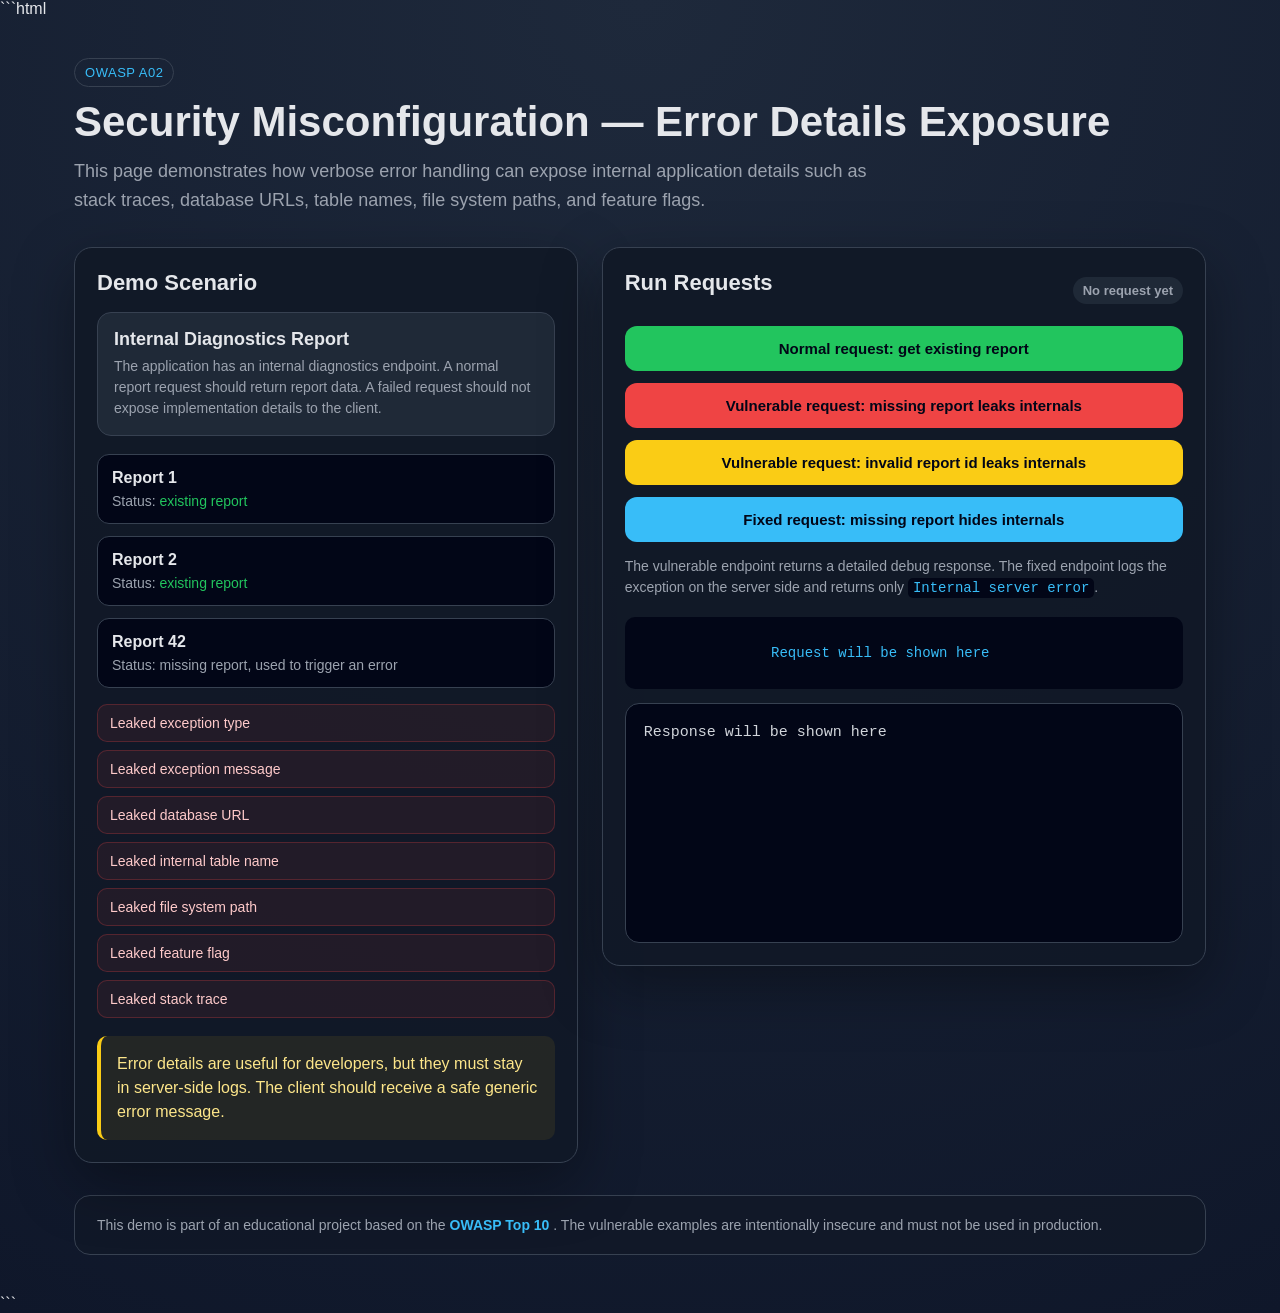
==== src/main/webapp/a02/index.html @ 9069329c "a02/code-example" ====
```html
<!DOCTYPE html>
<html lang="en">
<head>
    <meta charset="UTF-8">
    <title>OWASP A02 — Security Misconfiguration</title>
    <link rel="stylesheet" href="../assets/css/lab.css">

    <style>
        .scenario-box {
            padding: 16px;
            border-radius: 14px;
            background: var(--panel-light);
            border: 1px solid var(--border);
            margin-bottom: 16px;
        }

        .scenario-title {
            font-size: 18px;
            font-weight: 700;
            margin-bottom: 6px;
        }

        .scenario-meta {
            color: var(--muted);
            font-size: 14px;
            line-height: 1.5;
        }

        .reports {
            display: grid;
            gap: 12px;
            margin-top: 18px;
        }

        .report {
            padding: 14px;
            border-radius: 12px;
            border: 1px solid var(--border);
            background: #020617;
        }

        .report-title {
            font-weight: 700;
            margin-bottom: 6px;
        }

        .report-meta {
            color: var(--muted);
            font-size: 14px;
        }

        .report-meta span {
            color: var(--green);
        }

        .danger-list {
            display: grid;
            gap: 8px;
            margin-top: 16px;
        }

        .danger-item {
            padding: 10px 12px;
            border-radius: 10px;
            background: rgba(239, 68, 68, 0.08);
            border: 1px solid rgba(239, 68, 68, 0.25);
            color: #fecaca;
            font-size: 14px;
        }
    </style>
</head>
<body>
<div class="page">
    <header class="header">
        <div class="label">OWASP A02</div>
        <h1>Security Misconfiguration — Error Details Exposure</h1>
        <p class="subtitle">
            This page demonstrates how verbose error handling can expose internal application details
            such as stack traces, database URLs, table names, file system paths, and feature flags.
        </p>
    </header>

    <main class="grid">
        <section class="card">
            <h2>Demo Scenario</h2>

            <div class="scenario-box">
                <div class="scenario-title">Internal Diagnostics Report</div>
                <div class="scenario-meta">
                    The application has an internal diagnostics endpoint.
                    A normal report request should return report data.
                    A failed request should not expose implementation details to the client.
                </div>
            </div>

            <div class="reports">
                <div class="report">
                    <div class="report-title">Report 1</div>
                    <div class="report-meta">Status: <span>existing report</span></div>
                </div>

                <div class="report">
                    <div class="report-title">Report 2</div>
                    <div class="report-meta">Status: <span>existing report</span></div>
                </div>

                <div class="report">
                    <div class="report-title">Report 42</div>
                    <div class="report-meta">Status: missing report, used to trigger an error</div>
                </div>
            </div>

            <div class="danger-list">
                <div class="danger-item">Leaked exception type</div>
                <div class="danger-item">Leaked exception message</div>
                <div class="danger-item">Leaked database URL</div>
                <div class="danger-item">Leaked internal table name</div>
                <div class="danger-item">Leaked file system path</div>
                <div class="danger-item">Leaked feature flag</div>
                <div class="danger-item">Leaked stack trace</div>
            </div>

            <div class="explanation">
                Error details are useful for developers, but they must stay in server-side logs.
                The client should receive a safe generic error message.
            </div>
        </section>

        <section class="card">
            <div class="result-header">
                <h2>Run Requests</h2>
                <div class="status" id="status">No request yet</div>
            </div>

            <div class="actions">
                <button class="btn-green" onclick="loadReport('/a02/vulnerable/debug-error?reportId=1')">
                    Normal request: get existing report
                </button>

                <button class="btn-red" onclick="loadReport('/a02/vulnerable/debug-error?reportId=42')">
                    Vulnerable request: missing report leaks internals
                </button>

                <button class="btn-yellow" onclick="loadReport('/a02/vulnerable/debug-error?reportId=abc')">
                    Vulnerable request: invalid report id leaks internals
                </button>

                <button class="btn-blue" onclick="loadReport('/a02/fixed/debug-error?reportId=42')">
                    Fixed request: missing report hides internals
                </button>
            </div>

            <div class="hint">
                The vulnerable endpoint returns a detailed debug response.
                The fixed endpoint logs the exception on the server side and returns only
                <code>Internal server error</code>.
            </div>

            <div class="request-line" id="requestLine">
                Request will be shown here
            </div>

            <pre id="result">Response will be shown here</pre>
        </section>
    </main>

    <footer class="page-footer" id="labFooter"></footer>
</div>

<script src="../assets/js/lab.js"></script>
<script>
  function loadReport(path) {
    return sendJsonGetRequest({
      path: path
    });
  }

  renderLabFooter();
</script>
</body>
</html>
```
---- src/main/webapp/assets/css/lab.css ----
:root {
    --bg: #0f172a;
    --panel: #111827;
    --panel-light: #1f2937;
    --text: #e5e7eb;
    --muted: #9ca3af;
    --green: #22c55e;
    --red: #ef4444;
    --blue: #38bdf8;
    --yellow: #facc15;
    --border: #374151;
}

* {
    box-sizing: border-box;
}

body {
    margin: 0;
    font-family: Inter, Arial, sans-serif;
    background: radial-gradient(circle at top, #1e293b, var(--bg));
    color: var(--text);
}

.page {
    max-width: 1180px;
    margin: 0 auto;
    padding: 40px 24px;
}

.header {
    margin-bottom: 32px;
}

.label {
    display: inline-block;
    margin-bottom: 12px;
    padding: 6px 10px;
    border: 1px solid var(--border);
    border-radius: 999px;
    color: var(--blue);
    font-size: 13px;
    letter-spacing: 0.04em;
    text-transform: uppercase;
}

h1 {
    margin: 0 0 12px;
    font-size: 42px;
    line-height: 1.1;
}

.subtitle {
    max-width: 800px;
    margin: 0;
    color: var(--muted);
    font-size: 18px;
    line-height: 1.6;
}

.grid {
    display: grid;
    grid-template-columns: minmax(0, 1fr) minmax(0, 1.2fr);
    gap: 24px;
    align-items: start;
}

.card {
    min-width: 0;
    background: rgba(17, 24, 39, 0.92);
    border: 1px solid var(--border);
    border-radius: 18px;
    padding: 22px;
    box-shadow: 0 20px 60px rgba(0, 0, 0, 0.35);
}

.card h2 {
    margin: 0 0 16px;
    font-size: 22px;
}

.actions {
    display: grid;
    gap: 12px;
}

button {
    width: 100%;
    padding: 14px 16px;
    border: 0;
    border-radius: 12px;
    color: #020617;
    font-size: 15px;
    font-weight: 700;
    cursor: pointer;
    transition: transform 0.12s ease, opacity 0.12s ease;
}

button:hover {
    transform: translateY(-1px);
    opacity: 0.94;
}

.btn-green {
    background: var(--green);
}

.btn-red {
    background: var(--red);
}

.btn-blue {
    background: var(--blue);
}

.btn-yellow {
    background: var(--yellow);
}

.explanation {
    margin-top: 18px;
    padding: 16px;
    border-left: 4px solid var(--yellow);
    background: rgba(250, 204, 21, 0.08);
    color: #fde68a;
    border-radius: 10px;
    line-height: 1.5;
}

.result-header {
    display: flex;
    align-items: center;
    justify-content: space-between;
    gap: 12px;
    margin-bottom: 14px;
}

.status {
    padding: 6px 10px;
    border-radius: 999px;
    font-size: 13px;
    font-weight: 700;
    background: var(--panel-light);
    color: var(--muted);
}

.status.ok {
    background: rgba(34, 197, 94, 0.15);
    color: var(--green);
}

.status.error {
    background: rgba(239, 68, 68, 0.15);
    color: var(--red);
}

.request-line {
    max-width: 100%;
    margin-top: 18px;
    margin-bottom: 14px;
    padding: 12px;
    border-radius: 10px;
    background: #020617;
    color: var(--blue);
    font-family: Consolas, monospace;
    font-size: 14px;
    white-space: pre-wrap;
    overflow-wrap: anywhere;
    word-break: break-word;
    overflow-x: auto;
}

pre {
    max-width: 100%;
    min-height: 240px;
    margin: 0;
    padding: 18px;
    border-radius: 14px;
    background: #020617;
    border: 1px solid var(--border);
    color: #d1d5db;
    font-family: Consolas, monospace;
    font-size: 15px;
    line-height: 1.5;
    white-space: pre-wrap;
    overflow-wrap: anywhere;
    word-break: break-word;
    overflow: auto;
}

.hint {
    margin-top: 14px;
    color: var(--muted);
    font-size: 14px;
    line-height: 1.5;
}

.hint code {
    color: var(--blue);
    background: #020617;
    padding: 2px 5px;
    border-radius: 5px;
    font-family: Consolas, monospace;
}

.page-footer {
    margin-top: 32px;
    padding: 18px 22px;
    border: 1px solid var(--border);
    border-radius: 16px;
    background: rgba(17, 24, 39, 0.72);
    color: var(--muted);
    font-size: 14px;
    line-height: 1.6;
}

.page-footer a {
    color: var(--blue);
    font-weight: 700;
    text-decoration: none;
}

.page-footer a:hover {
    text-decoration: underline;
}

@media (max-width: 900px) {
    .grid {
        grid-template-columns: 1fr;
    }

    h1 {
        font-size: 34px;
    }
}
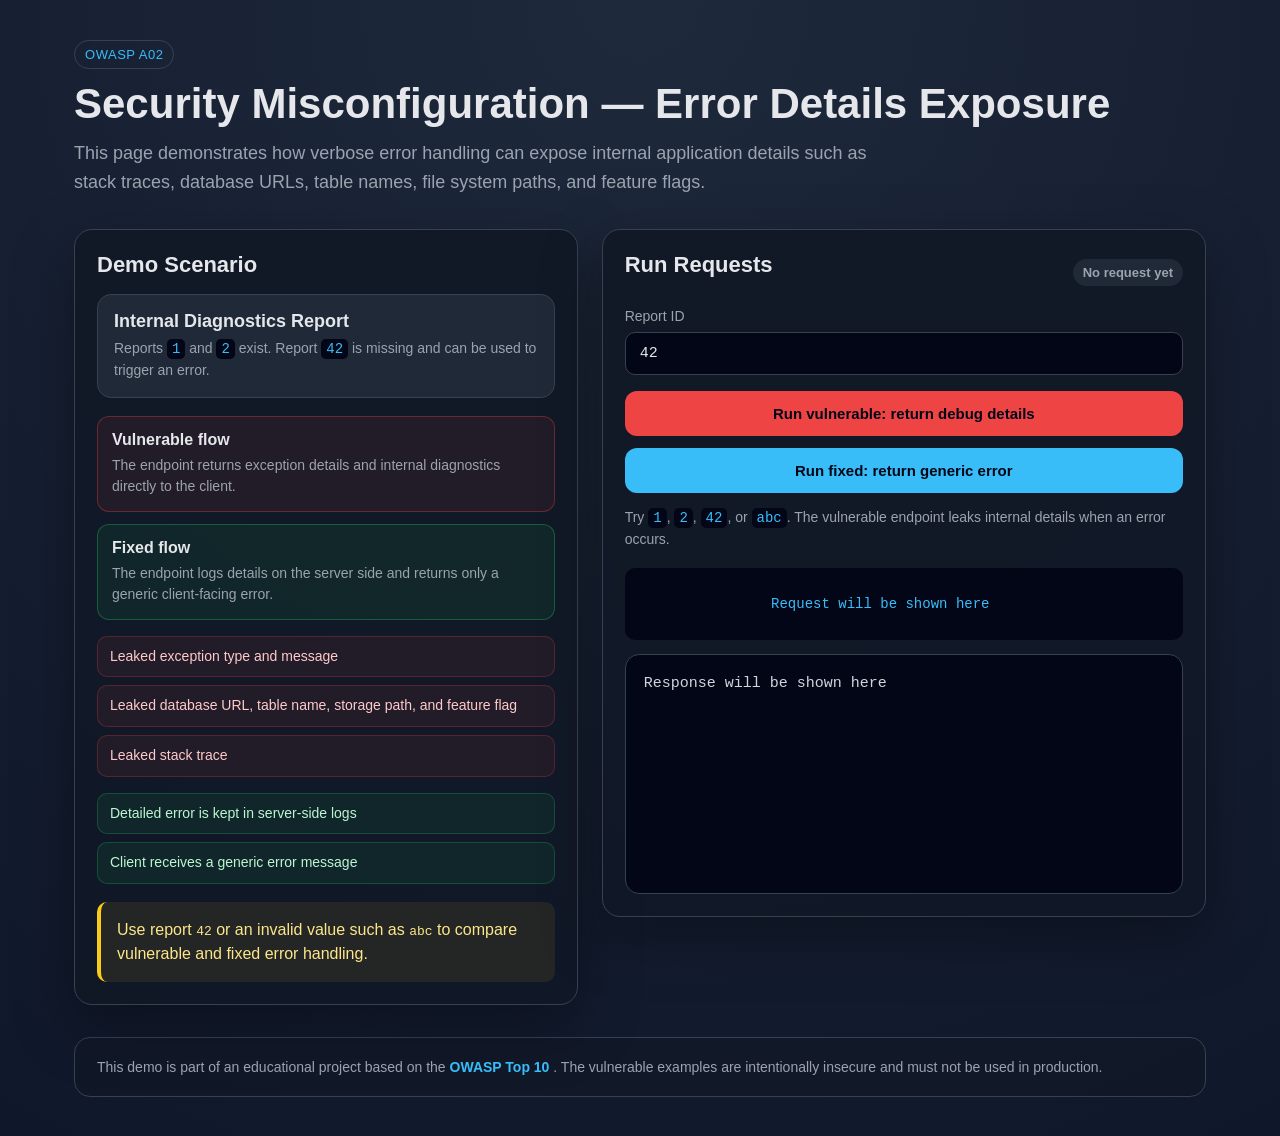
==== commit ab95586d: "refactor/web-pages" ====
--- a/src/main/webapp/a02/index.html
+++ b/src/main/webapp/a02/index.html
@@ -1,74 +1,9 @@
-```html
 <!DOCTYPE html>
 <html lang="en">
 <head>
     <meta charset="UTF-8">
     <title>OWASP A02 — Security Misconfiguration</title>
     <link rel="stylesheet" href="../assets/css/lab.css">
-
-    <style>
-        .scenario-box {
-            padding: 16px;
-            border-radius: 14px;
-            background: var(--panel-light);
-            border: 1px solid var(--border);
-            margin-bottom: 16px;
-        }
-
-        .scenario-title {
-            font-size: 18px;
-            font-weight: 700;
-            margin-bottom: 6px;
-        }
-
-        .scenario-meta {
-            color: var(--muted);
-            font-size: 14px;
-            line-height: 1.5;
-        }
-
-        .reports {
-            display: grid;
-            gap: 12px;
-            margin-top: 18px;
-        }
-
-        .report {
-            padding: 14px;
-            border-radius: 12px;
-            border: 1px solid var(--border);
-            background: #020617;
-        }
-
-        .report-title {
-            font-weight: 700;
-            margin-bottom: 6px;
-        }
-
-        .report-meta {
-            color: var(--muted);
-            font-size: 14px;
-        }
-
-        .report-meta span {
-            color: var(--green);
-        }
-
-        .danger-list {
-            display: grid;
-            gap: 8px;
-            margin-top: 16px;
-        }
-
-        .danger-item {
-            padding: 10px 12px;
-            border-radius: 10px;
-            background: rgba(239, 68, 68, 0.08);
-            border: 1px solid rgba(239, 68, 68, 0.25);
-            color: #fecaca;
-            font-size: 14px;
-        }
-    </style>
 </head>
 <body>
 <div class="page">
@@ -85,45 +20,44 @@
         <section class="card">
             <h2>Demo Scenario</h2>
 
-            <div class="scenario-box">
-                <div class="scenario-title">Internal Diagnostics Report</div>
-                <div class="scenario-meta">
-                    The application has an internal diagnostics endpoint.
-                    A normal report request should return report data.
-                    A failed request should not expose implementation details to the client.
+            <div class="info-box">
+                <div class="info-title">Internal Diagnostics Report</div>
+                <div class="info-meta">
+                    Reports <code>1</code> and <code>2</code> exist. Report <code>42</code> is missing
+                    and can be used to trigger an error.
                 </div>
             </div>
 
-            <div class="reports">
-                <div class="report">
-                    <div class="report-title">Report 1</div>
-                    <div class="report-meta">Status: <span>existing report</span></div>
+            <div class="flow">
+                <div class="flow-step danger">
+                    <div class="flow-step-title">Vulnerable flow</div>
+                    <div class="flow-step-text">
+                        The endpoint returns exception details and internal diagnostics directly to the client.
+                    </div>
                 </div>
 
-                <div class="report">
-                    <div class="report-title">Report 2</div>
-                    <div class="report-meta">Status: <span>existing report</span></div>
-                </div>
-
-                <div class="report">
-                    <div class="report-title">Report 42</div>
-                    <div class="report-meta">Status: missing report, used to trigger an error</div>
+                <div class="flow-step safe">
+                    <div class="flow-step-title">Fixed flow</div>
+                    <div class="flow-step-text">
+                        The endpoint logs details on the server side and returns only a generic client-facing error.
+                    </div>
                 </div>
             </div>
 
-            <div class="danger-list">
-                <div class="danger-item">Leaked exception type</div>
-                <div class="danger-item">Leaked exception message</div>
-                <div class="danger-item">Leaked database URL</div>
-                <div class="danger-item">Leaked internal table name</div>
-                <div class="danger-item">Leaked file system path</div>
-                <div class="danger-item">Leaked feature flag</div>
-                <div class="danger-item">Leaked stack trace</div>
+            <div class="state-list">
+                <div class="state-item danger">Leaked exception type and message</div>
+                <div class="state-item danger">Leaked database URL, table name, storage path, and feature flag</div>
+                <div class="state-item danger">Leaked stack trace</div>
+            </div>
+
+            <div class="state-list">
+                <div class="state-item safe">Detailed error is kept in server-side logs</div>
+                <div class="state-item safe">Client receives a generic error message</div>
             </div>
 
             <div class="explanation">
-                Error details are useful for developers, but they must stay in server-side logs.
-                The client should receive a safe generic error message.
+                Use report <code>42</code> or an invalid value such as <code>abc</code> to compare
+                vulnerable and fixed error handling.
             </div>
         </section>
 
@@ -133,28 +67,26 @@
                 <div class="status" id="status">No request yet</div>
             </div>
 
+            <div class="form-grid">
+                <div class="field">
+                    <label for="reportId">Report ID</label>
+                    <input id="reportId" value="42" autocomplete="off">
+                </div>
+            </div>
+
             <div class="actions">
-                <button class="btn-green" onclick="loadReport('/a02/vulnerable/debug-error?reportId=1')">
-                    Normal request: get existing report
+                <button class="btn-red" onclick="loadVulnerableReport()">
+                    Run vulnerable: return debug details
                 </button>
 
-                <button class="btn-red" onclick="loadReport('/a02/vulnerable/debug-error?reportId=42')">
-                    Vulnerable request: missing report leaks internals
-                </button>
-
-                <button class="btn-yellow" onclick="loadReport('/a02/vulnerable/debug-error?reportId=abc')">
-                    Vulnerable request: invalid report id leaks internals
-                </button>
-
-                <button class="btn-blue" onclick="loadReport('/a02/fixed/debug-error?reportId=42')">
-                    Fixed request: missing report hides internals
+                <button class="btn-blue" onclick="loadFixedReport()">
+                    Run fixed: return generic error
                 </button>
             </div>
 
             <div class="hint">
-                The vulnerable endpoint returns a detailed debug response.
-                The fixed endpoint logs the exception on the server side and returns only
-                <code>Internal server error</code>.
+                Try <code>1</code>, <code>2</code>, <code>42</code>, or <code>abc</code>.
+                The vulnerable endpoint leaks internal details when an error occurs.
             </div>
 
             <div class="request-line" id="requestLine">
@@ -170,14 +102,28 @@
 
 <script src="../assets/js/lab.js"></script>
 <script>
-  function loadReport(path) {
-    return sendJsonGetRequest({
-      path: path
-    });
-  }
+    function currentReportId() {
+        return document.getElementById('reportId').value;
+    }
 
-  renderLabFooter();
+    function loadVulnerableReport() {
+        return loadReport('/a02/vulnerable/debug-error');
+    }
+
+    function loadFixedReport() {
+        return loadReport('/a02/fixed/debug-error');
+    }
+
+    function loadReport(basePath) {
+        const reportId = currentReportId();
+        const path = `${basePath}?reportId=${encodeURIComponent(reportId)}`;
+
+        return sendJsonGetRequest({
+            path: path
+        });
+    }
+
+    renderLabFooter();
 </script>
 </body>
-</html>
-```
+</html>
--- a/src/main/webapp/assets/css/lab.css
+++ b/src/main/webapp/assets/css/lab.css
@@ -232,4 +232,136 @@
     h1 {
         font-size: 34px;
     }
+}
+
+.info-box {
+    padding: 16px;
+    border-radius: 14px;
+    background: var(--panel-light);
+    border: 1px solid var(--border);
+    margin-bottom: 16px;
+}
+
+.info-title {
+    font-size: 18px;
+    font-weight: 700;
+    margin-bottom: 6px;
+}
+
+.info-meta {
+    color: var(--muted);
+    font-size: 14px;
+    line-height: 1.5;
+}
+
+.info-meta code,
+.state-item code {
+    color: var(--blue);
+    background: #020617;
+    padding: 2px 5px;
+    border-radius: 5px;
+    font-family: Consolas, monospace;
+}
+
+.flow {
+    display: grid;
+    gap: 12px;
+    margin-top: 18px;
+}
+
+.flow-step {
+    padding: 14px;
+    border-radius: 12px;
+    border: 1px solid var(--border);
+    background: #020617;
+}
+
+.flow-step.danger {
+    border-color: rgba(239, 68, 68, 0.35);
+    background: rgba(239, 68, 68, 0.08);
+}
+
+.flow-step.safe {
+    border-color: rgba(34, 197, 94, 0.35);
+    background: rgba(34, 197, 94, 0.08);
+}
+
+.flow-step-title {
+    font-weight: 700;
+    margin-bottom: 6px;
+}
+
+.flow-step-text {
+    color: var(--muted);
+    font-size: 14px;
+    line-height: 1.5;
+}
+
+.state-list {
+    display: grid;
+    gap: 8px;
+    margin-top: 16px;
+}
+
+.state-item {
+    padding: 10px 12px;
+    border-radius: 10px;
+    font-size: 14px;
+    line-height: 1.4;
+}
+
+.state-item.danger {
+    background: rgba(239, 68, 68, 0.08);
+    border: 1px solid rgba(239, 68, 68, 0.25);
+    color: #fecaca;
+}
+
+.state-item.safe {
+    background: rgba(34, 197, 94, 0.08);
+    border: 1px solid rgba(34, 197, 94, 0.25);
+    color: #bbf7d0;
+}
+
+.form-grid {
+    display: grid;
+    gap: 12px;
+    margin-bottom: 16px;
+}
+
+.field label {
+    display: block;
+    margin-bottom: 8px;
+    color: var(--muted);
+    font-size: 14px;
+}
+
+.field input {
+    width: 100%;
+    padding: 12px 14px;
+    border-radius: 10px;
+    border: 1px solid var(--border);
+    background: #020617;
+    color: var(--text);
+    font-family: Consolas, monospace;
+    font-size: 15px;
+    outline: none;
+}
+
+.field input:focus {
+    border-color: var(--blue);
+}
+
+.field select {
+    width: 100%;
+    padding: 12px 14px;
+    border-radius: 10px;
+    border: 1px solid var(--border);
+    background: #020617;
+    color: var(--text);
+    font-size: 15px;
+    outline: none;
+}
+
+.field select:focus {
+    border-color: var(--blue);
 }
